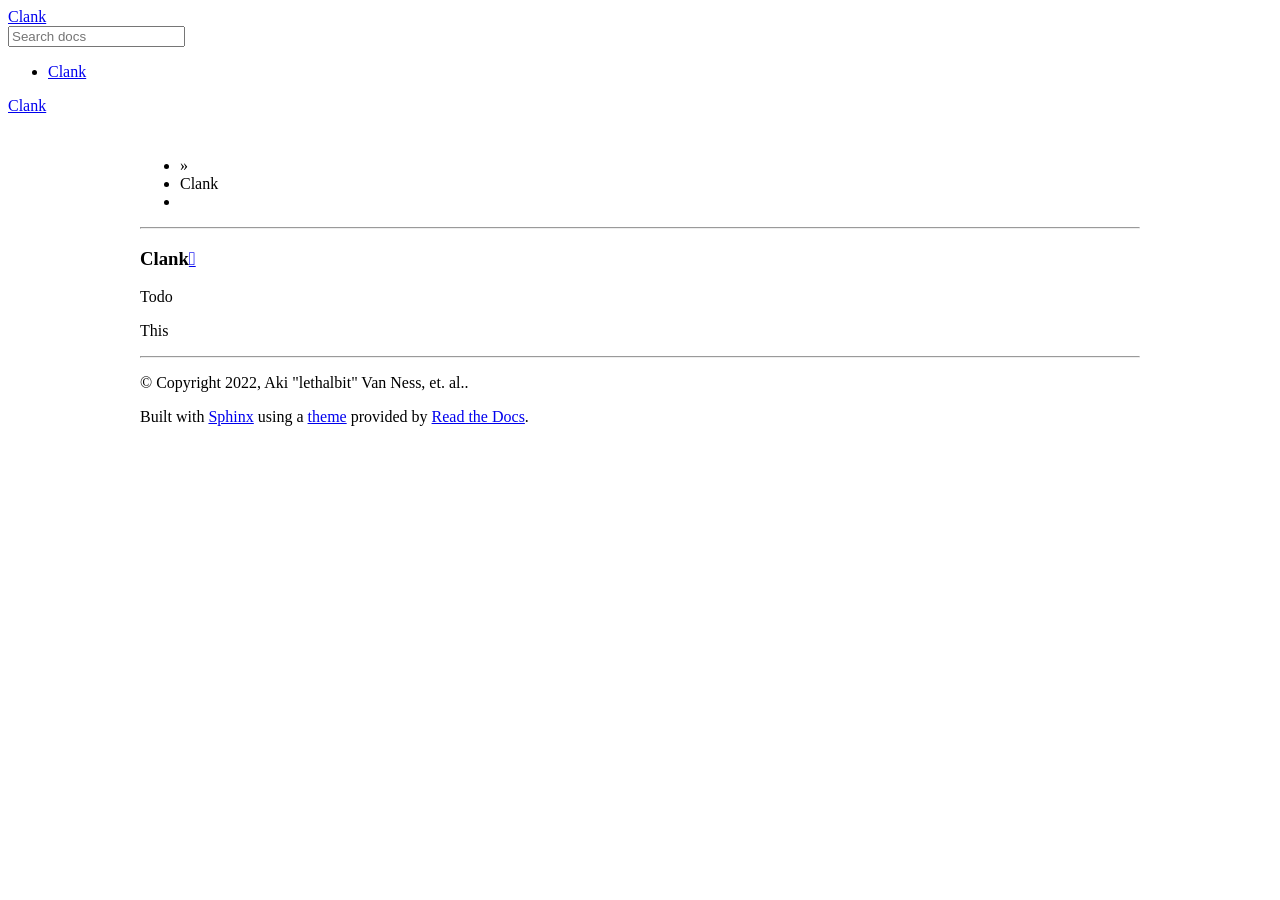
==== index.html @ 9cad67dd "Deploying to gh-pages from  @ addd250467c115885fa444cf3c082998782b8ae1 🚀" ====
<!DOCTYPE html>
<html class="writer-html5" lang="en" >
<head>
  <meta charset="utf-8" /><meta name="generator" content="Docutils 0.17.1: http://docutils.sourceforge.net/" />

  <meta name="viewport" content="width=device-width, initial-scale=1.0" />
  <title>Clank &mdash; Clank 0.0.0 documentation</title>
      <link rel="stylesheet" href="_static/pygments.css" type="text/css" />
      <link rel="stylesheet" href="_static/css/styles.css" type="text/css" />
      <link rel="stylesheet" href="_static/graphviz.css" type="text/css" />
      <link rel="stylesheet" href="_static/platformpicker.css" type="text/css" />
      <link rel="stylesheet" href="_static/css/styles.css" type="text/css" />
  <!--[if lt IE 9]>
    <script src="_static/js/html5shiv.min.js"></script>
  <![endif]-->
  
        <script data-url_root="./" id="documentation_options" src="_static/documentation_options.js"></script>
        <script src="_static/jquery.js"></script>
        <script src="_static/underscore.js"></script>
        <script src="_static/_sphinx_javascript_frameworks_compat.js"></script>
        <script src="_static/doctools.js"></script>
        <script src="_static/platformpicker.js"></script>
        <script>mermaid.initialize({startOnLoad:true});</script>
        <script src="_static/js/mermaid.min.js"></script>
    <script src="_static/js/theme.js"></script>
    <link rel="index" title="Index" href="genindex.html" />
    <link rel="search" title="Search" href="search.html" /> 
</head>

<body class="wy-body-for-nav"> 
  <div class="wy-grid-for-nav">
    <nav data-toggle="wy-nav-shift" class="wy-nav-side">
      <div class="wy-side-scroll">
        <div class="wy-side-nav-search" >
            <a href="#" class="icon icon-home"> Clank
          </a>
<div role="search">
  <form id="rtd-search-form" class="wy-form" action="search.html" method="get">
    <input type="text" name="q" placeholder="Search docs" />
    <input type="hidden" name="check_keywords" value="yes" />
    <input type="hidden" name="area" value="default" />
  </form>
</div>
        </div><div class="wy-menu wy-menu-vertical" data-spy="affix" role="navigation" aria-label="Navigation menu">
              <!-- Local TOC -->
              <div class="local-toc"><ul>
<li><a class="reference internal" href="#">Clank</a></li>
</ul>
</div>
        </div>
      </div>
    </nav>

    <section data-toggle="wy-nav-shift" class="wy-nav-content-wrap"><nav class="wy-nav-top" aria-label="Mobile navigation menu" >
          <i data-toggle="wy-nav-top" class="fa fa-bars"></i>
          <a href="#">Clank</a>
      </nav>

      <div class="wy-nav-content">
        <div class="rst-content style-external-links">
          <div role="navigation" aria-label="Page navigation">
  <ul class="wy-breadcrumbs">
      <li><a href="#" class="icon icon-home"></a> &raquo;</li>
      <li>Clank</li>
      <li class="wy-breadcrumbs-aside">
      </li>
  </ul>
  <hr/>
</div>
          <div role="main" class="document" itemscope="itemscope" itemtype="http://schema.org/Article">
           <div itemprop="articleBody">
             
  <div class="toctree-wrapper compound">
</div>
<section id="clank">
<h1>Clank<a class="headerlink" href="#clank" title="Permalink to this heading"></a></h1>
<div class="admonition-todo admonition" id="id1">
<p class="admonition-title">Todo</p>
<p>This</p>
</div>
</section>


           </div>
          </div>
          <footer>

  <hr/>

  <div role="contentinfo">
    <p>&#169; Copyright 2022, Aki &#34;lethalbit&#34; Van Ness, et. al..</p>
  </div>

  Built with <a href="https://www.sphinx-doc.org/">Sphinx</a> using a
    <a href="https://github.com/readthedocs/sphinx_rtd_theme">theme</a>
    provided by <a href="https://readthedocs.org">Read the Docs</a>.
   

</footer>
        </div>
      </div>
    </section>
  </div>
  <script>
      jQuery(function () {
          SphinxRtdTheme.Navigation.enable(true);
      });
  </script> 

</body>
</html>
---- _static/pygments.css ----
pre { line-height: 125%; }
td.linenos .normal { color: inherit; background-color: transparent; padding-left: 5px; padding-right: 5px; }
span.linenos { color: inherit; background-color: transparent; padding-left: 5px; padding-right: 5px; }
td.linenos .special { color: #000000; background-color: #ffffc0; padding-left: 5px; padding-right: 5px; }
span.linenos.special { color: #000000; background-color: #ffffc0; padding-left: 5px; padding-right: 5px; }
.highlight .hll { background-color: #49483e }
.highlight { background: #272822; color: #f8f8f2 }
.highlight .c { color: #75715e } /* Comment */
.highlight .err { color: #960050; background-color: #1e0010 } /* Error */
.highlight .esc { color: #f8f8f2 } /* Escape */
.highlight .g { color: #f8f8f2 } /* Generic */
.highlight .k { color: #66d9ef } /* Keyword */
.highlight .l { color: #ae81ff } /* Literal */
.highlight .n { color: #f8f8f2 } /* Name */
.highlight .o { color: #f92672 } /* Operator */
.highlight .x { color: #f8f8f2 } /* Other */
.highlight .p { color: #f8f8f2 } /* Punctuation */
.highlight .ch { color: #75715e } /* Comment.Hashbang */
.highlight .cm { color: #75715e } /* Comment.Multiline */
.highlight .cp { color: #75715e } /* Comment.Preproc */
.highlight .cpf { color: #75715e } /* Comment.PreprocFile */
.highlight .c1 { color: #75715e } /* Comment.Single */
.highlight .cs { color: #75715e } /* Comment.Special */
.highlight .gd { color: #f92672 } /* Generic.Deleted */
.highlight .ge { color: #f8f8f2; font-style: italic } /* Generic.Emph */
.highlight .gr { color: #f8f8f2 } /* Generic.Error */
.highlight .gh { color: #f8f8f2 } /* Generic.Heading */
.highlight .gi { color: #a6e22e } /* Generic.Inserted */
.highlight .go { color: #66d9ef } /* Generic.Output */
.highlight .gp { color: #f92672; font-weight: bold } /* Generic.Prompt */
.highlight .gs { color: #f8f8f2; font-weight: bold } /* Generic.Strong */
.highlight .gu { color: #75715e } /* Generic.Subheading */
.highlight .gt { color: #f8f8f2 } /* Generic.Traceback */
.highlight .kc { color: #66d9ef } /* Keyword.Constant */
.highlight .kd { color: #66d9ef } /* Keyword.Declaration */
.highlight .kn { color: #f92672 } /* Keyword.Namespace */
.highlight .kp { color: #66d9ef } /* Keyword.Pseudo */
.highlight .kr { color: #66d9ef } /* Keyword.Reserved */
.highlight .kt { color: #66d9ef } /* Keyword.Type */
.highlight .ld { color: #e6db74 } /* Literal.Date */
.highlight .m { color: #ae81ff } /* Literal.Number */
.highlight .s { color: #e6db74 } /* Literal.String */
.highlight .na { color: #a6e22e } /* Name.Attribute */
.highlight .nb { color: #f8f8f2 } /* Name.Builtin */
.highlight .nc { color: #a6e22e } /* Name.Class */
.highlight .no { color: #66d9ef } /* Name.Constant */
.highlight .nd { color: #a6e22e } /* Name.Decorator */
.highlight .ni { color: #f8f8f2 } /* Name.Entity */
.highlight .ne { color: #a6e22e } /* Name.Exception */
.highlight .nf { color: #a6e22e } /* Name.Function */
.highlight .nl { color: #f8f8f2 } /* Name.Label */
.highlight .nn { color: #f8f8f2 } /* Name.Namespace */
.highlight .nx { color: #a6e22e } /* Name.Other */
.highlight .py { color: #f8f8f2 } /* Name.Property */
.highlight .nt { color: #f92672 } /* Name.Tag */
.highlight .nv { color: #f8f8f2 } /* Name.Variable */
.highlight .ow { color: #f92672 } /* Operator.Word */
.highlight .w { color: #f8f8f2 } /* Text.Whitespace */
.highlight .mb { color: #ae81ff } /* Literal.Number.Bin */
.highlight .mf { color: #ae81ff } /* Literal.Number.Float */
.highlight .mh { color: #ae81ff } /* Literal.Number.Hex */
.highlight .mi { color: #ae81ff } /* Literal.Number.Integer */
.highlight .mo { color: #ae81ff } /* Literal.Number.Oct */
.highlight .sa { color: #e6db74 } /* Literal.String.Affix */
.highlight .sb { color: #e6db74 } /* Literal.String.Backtick */
.highlight .sc { color: #e6db74 } /* Literal.String.Char */
.highlight .dl { color: #e6db74 } /* Literal.String.Delimiter */
.highlight .sd { color: #e6db74 } /* Literal.String.Doc */
.highlight .s2 { color: #e6db74 } /* Literal.String.Double */
.highlight .se { color: #ae81ff } /* Literal.String.Escape */
.highlight .sh { color: #e6db74 } /* Literal.String.Heredoc */
.highlight .si { color: #e6db74 } /* Literal.String.Interpol */
.highlight .sx { color: #e6db74 } /* Literal.String.Other */
.highlight .sr { color: #e6db74 } /* Literal.String.Regex */
.highlight .s1 { color: #e6db74 } /* Literal.String.Single */
.highlight .ss { color: #e6db74 } /* Literal.String.Symbol */
.highlight .bp { color: #f8f8f2 } /* Name.Builtin.Pseudo */
.highlight .fm { color: #a6e22e } /* Name.Function.Magic */
.highlight .vc { color: #f8f8f2 } /* Name.Variable.Class */
.highlight .vg { color: #f8f8f2 } /* Name.Variable.Global */
.highlight .vi { color: #f8f8f2 } /* Name.Variable.Instance */
.highlight .vm { color: #f8f8f2 } /* Name.Variable.Magic */
.highlight .il { color: #ae81ff } /* Literal.Number.Integer.Long */
---- _static/css/styles.css ----
@import 'theme.css';
/* for the Read the Docs theme */
@import url('https://fonts.googleapis.com/css2?family=Overpass+Mono:wght@300;400&display=swap');

div.wy-nav-content {
    padding: 1.618em 3.236em;
    height: 100%;
    max-width: 1000px;
    margin: auto;
}

div.highlight {
    border-radius: 5px;
}

div.admonition {
    border-radius: 0px 0px 5px 5px;
}

p.admonition-title {
    border-radius: 5px 5px 0px 0px;
}

code.literal {
    border-radius: 5px;
}
---- _static/graphviz.css ----
/*
 * graphviz.css
 * ~~~~~~~~~~~~
 *
 * Sphinx stylesheet -- graphviz extension.
 *
 * :copyright: Copyright 2007-2022 by the Sphinx team, see AUTHORS.
 * :license: BSD, see LICENSE for details.
 *
 */

img.graphviz {
    border: 0;
    max-width: 100%;
}

object.graphviz {
    max-width: 100%;
}
---- _static/platformpicker.css ----
.platform-picker {
    margin: 10px 0 20px 0;
}
.platform-selector {
    display:block;
    list-style-type: none;
    margin: 0 0 10px;
    padding: 0;
    line-height: normal;
    overflow: auto;
}
.platform-selector li {
    display: block;
    cursor: pointer;
    font-weight: bold;
    margin: 0 5px 0 0;
    padding: 5px 10px;
    float: left;
    background-color: #999;
    color: #fff;
    -moz-border-radius: 5px;
    -webkit-border-radius: 5px;
    border-radius: 5px;
    -khtml-border-radius: 5px;
}
.rst-content .section .platform-selector,
.rst-content section .platform-selector,
.rst-content .toctree-wrapper .platform-selector,
article .platform-selector {
    line-height: normal;
    margin: -15px 0 10px;
}
.rst-content .section .platform-selector li,
.rst-content section .platform-selector li,
.rst-content section .platform-selector ul li,
.rst-content .toctree-wrapper .platform-selector li,
article .platform-selector li {
    margin-left: 0;
}
.platform-selector li:hover {
    background-color: #777;
}
.platform-selector li.selected {
    background-color: #2980b9;
}
.platform-selector li.selected:hover {
    background-color: #333;
}
.platform-choice {
    clear: both;
}
---- _static/css/styles.css ----
@import 'theme.css';
/* for the Read the Docs theme */
@import url('https://fonts.googleapis.com/css2?family=Overpass+Mono:wght@300;400&display=swap');

div.wy-nav-content {
    padding: 1.618em 3.236em;
    height: 100%;
    max-width: 1000px;
    margin: auto;
}

div.highlight {
    border-radius: 5px;
}

div.admonition {
    border-radius: 0px 0px 5px 5px;
}

p.admonition-title {
    border-radius: 5px 5px 0px 0px;
}

code.literal {
    border-radius: 5px;
}
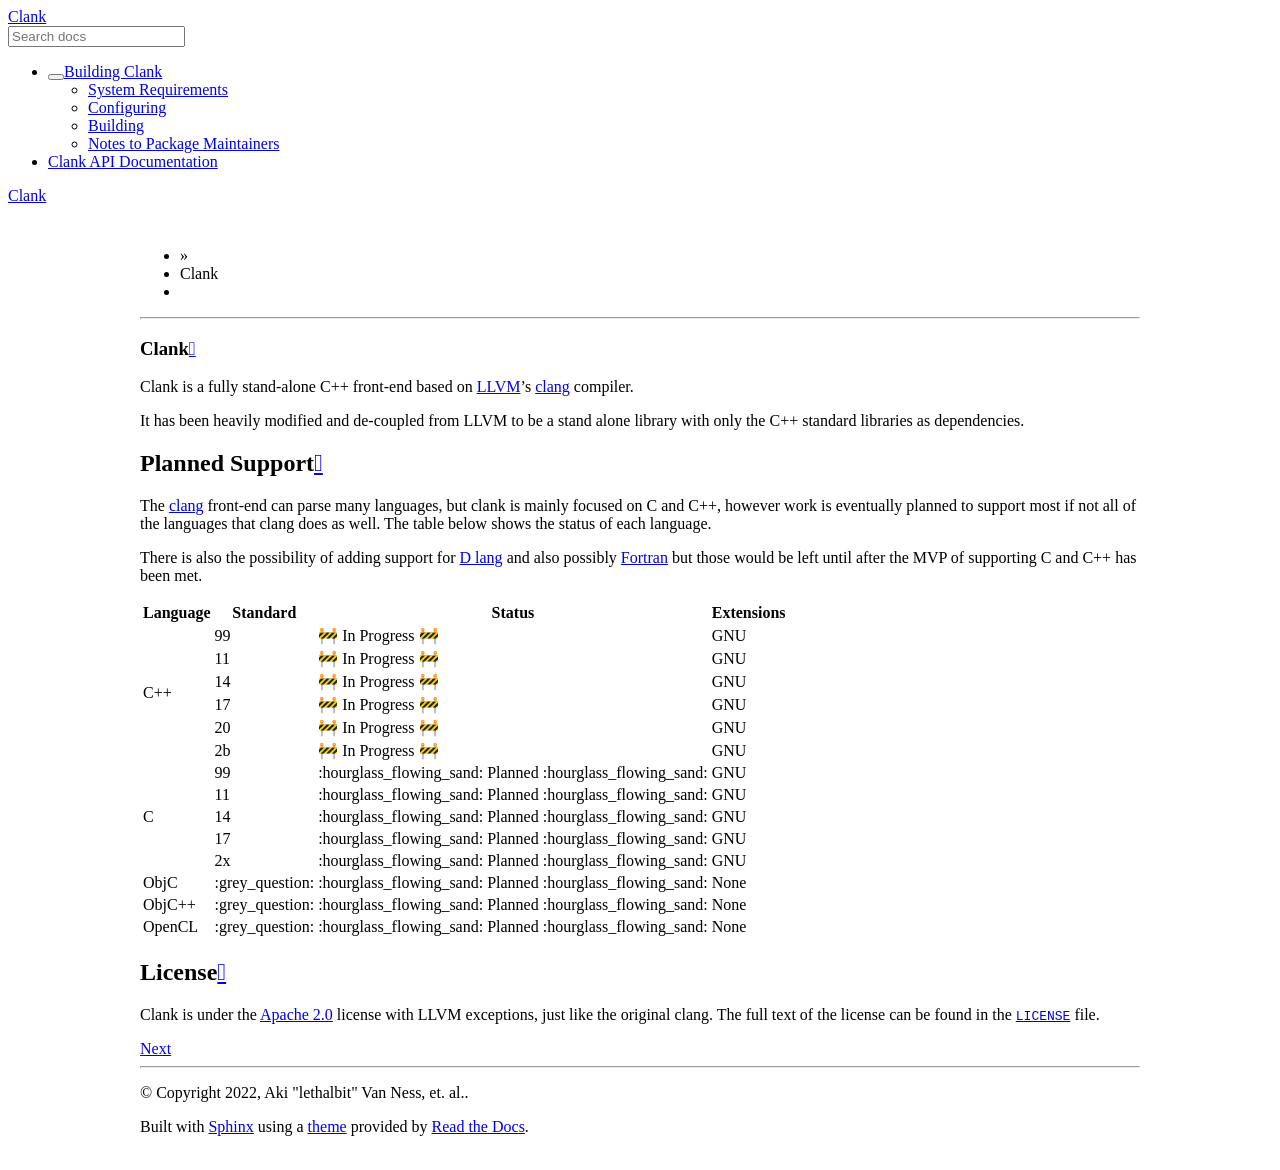
==== commit 7fa8c1d8: "Deploying to gh-pages from  @ ae3d16cf69baaf207182b707c97427459b31b8cd 🚀" ====
--- a/index.html
+++ b/index.html
@@ -10,6 +10,7 @@
       <link rel="stylesheet" href="_static/graphviz.css" type="text/css" />
       <link rel="stylesheet" href="_static/platformpicker.css" type="text/css" />
       <link rel="stylesheet" href="_static/css/styles.css" type="text/css" />
+    <link rel="canonical" href="https://lethalbit.github.io/clank/index.html" />
   <!--[if lt IE 9]>
     <script src="_static/js/html5shiv.min.js"></script>
   <![endif]-->
@@ -24,7 +25,8 @@
         <script src="_static/js/mermaid.min.js"></script>
     <script src="_static/js/theme.js"></script>
     <link rel="index" title="Index" href="genindex.html" />
-    <link rel="search" title="Search" href="search.html" /> 
+    <link rel="search" title="Search" href="search.html" />
+    <link rel="next" title="Building Clank" href="building.html" /> 
 </head>
 
 <body class="wy-body-for-nav"> 
@@ -42,11 +44,17 @@
   </form>
 </div>
         </div><div class="wy-menu wy-menu-vertical" data-spy="affix" role="navigation" aria-label="Navigation menu">
-              <!-- Local TOC -->
-              <div class="local-toc"><ul>
-<li><a class="reference internal" href="#">Clank</a></li>
+              <ul>
+<li class="toctree-l1"><a class="reference internal" href="building.html">Building Clank</a><ul>
+<li class="toctree-l2"><a class="reference internal" href="building.html#system-requirements">System Requirements</a></li>
+<li class="toctree-l2"><a class="reference internal" href="building.html#configuring">Configuring</a></li>
+<li class="toctree-l2"><a class="reference internal" href="building.html#building">Building</a></li>
+<li class="toctree-l2"><a class="reference internal" href="building.html#notes-to-package-maintainers">Notes to Package Maintainers</a></li>
 </ul>
-</div>
+</li>
+<li class="toctree-l1"><a class="reference internal" href="api/index.html">Clank API Documentation</a></li>
+</ul>
+
         </div>
       </div>
     </nav>
@@ -74,16 +82,112 @@
 </div>
 <section id="clank">
 <h1>Clank<a class="headerlink" href="#clank" title="Permalink to this heading"></a></h1>
-<div class="admonition-todo admonition" id="id1">
-<p class="admonition-title">Todo</p>
-<p>This</p>
-</div>
+<p>Clank is a fully stand-alone C++ front-end based on <a class="reference external" href="https://llvm.org/">LLVM</a>’s <a class="reference external" href="https://clang.llvm.org/">clang</a> compiler.</p>
+<p>It has been heavily modified and de-coupled from LLVM to be a stand alone library with only the C++ standard libraries as dependencies.</p>
+<section id="planned-support">
+<h2>Planned Support<a class="headerlink" href="#planned-support" title="Permalink to this heading"></a></h2>
+<p>The <a class="reference external" href="https://clang.llvm.org/">clang</a> front-end can parse many languages, but clank is mainly focused on C and C++, however work is eventually planned to support most if not all of the languages that clang does as well. The table below shows the status of each language.</p>
+<p>There is also the possibility of adding support for <a class="reference external" href="https://github.com/ldc-developers/ldc">D lang</a> and also possibly <a class="reference external" href="https://flang.llvm.org/docs/">Fortran</a> but those would be left until after the MVP of supporting C and C++ has been met.</p>
+<table>
+	<thead>
+		<tr>
+			<th>Language</th>
+			<th>Standard</th>
+			<th>Status</th>
+	  		<th>Extensions</th>
+		</tr>
+	</thead>
+	<tbody>
+	<tr>
+	  <td rowspan="6">C++</td>
+	  <td>99</td>
+	  <td>🚧 In Progress 🚧</td>
+	  <td>GNU</td>
+	</tr>
+	<tr>
+	  <td>11</td>
+	  <td>🚧 In Progress 🚧</td>
+	  <td>GNU</td>
+	</tr>
+	<tr>
+	  <td>14</td>
+	  <td>🚧 In Progress 🚧</td>
+	  <td>GNU</td>
+	</tr>
+	<tr>
+	  <td>17</td>
+	  <td>🚧 In Progress 🚧</td>
+	  <td>GNU</td>
+	</tr>
+	<tr>
+	  <td>20</td>
+	  <td>🚧 In Progress 🚧</td>
+	  <td>GNU</td>
+	</tr>
+	<tr>
+	  <td>2b</td>
+	  <td>🚧 In Progress 🚧</td>
+	  <td>GNU</td>
+	</tr>
+	<tr>
+	  <td rowspan="5">C</td>
+	  <td>99</td>
+	  <td>:hourglass_flowing_sand: Planned :hourglass_flowing_sand:</td>
+	  <td>GNU</td>
+	</tr>
+	<tr>
+	  <td>11</td>
+	  <td>:hourglass_flowing_sand: Planned :hourglass_flowing_sand:</td>
+	  <td>GNU</td>
+	</tr>
+	<tr>
+	  <td>14</td>
+	  <td>:hourglass_flowing_sand: Planned :hourglass_flowing_sand:</td>
+	  <td>GNU</td>
+	</tr>
+	<tr>
+	  <td>17</td>
+	  <td>:hourglass_flowing_sand: Planned :hourglass_flowing_sand:</td>
+	  <td>GNU</td>
+	</tr>
+	<tr>
+	  <td>2x</td>
+	  <td>:hourglass_flowing_sand: Planned :hourglass_flowing_sand:</td>
+	  <td>GNU</td>
+	</tr>
+	<tr>
+	  <td rowspan="1">ObjC</td>
+	  <td>:grey_question:</td>
+	  <td>:hourglass_flowing_sand: Planned :hourglass_flowing_sand:</td>
+	  <td>None</td>
+	</tr>
+	<tr>
+	  <td rowspan="1">ObjC++</td>
+	  <td>:grey_question:</td>
+	  <td>:hourglass_flowing_sand: Planned :hourglass_flowing_sand:</td>
+	  <td>None</td>
+	</tr>
+	<tr>
+	  <td rowspan="1">OpenCL</td>
+	  <td>:grey_question:</td>
+	  <td>:hourglass_flowing_sand: Planned :hourglass_flowing_sand:</td>
+	  <td>None</td>
+	</tr>
+	</tbody>
+</table>
+</section>
+<section id="license">
+<h2>License<a class="headerlink" href="#license" title="Permalink to this heading"></a></h2>
+<p>Clank is under the <a class="reference external" href="https://spdx.org/licenses/Apache-2.0.html">Apache 2.0</a> license with LLVM exceptions, just like the original clang. The full text of the license can be found in the <a class="reference external" href="https://github.com/lethalbit/clank/blob/main/LICENSE"><code class="docutils literal notranslate"><span class="pre">LICENSE</span></code></a> file.</p>
+</section>
 </section>
 
 
            </div>
           </div>
-          <footer>
+          <footer><div class="rst-footer-buttons" role="navigation" aria-label="Footer">
+        <a href="building.html" class="btn btn-neutral float-right" title="Building Clank" accesskey="n" rel="next">Next <span class="fa fa-arrow-circle-right" aria-hidden="true"></span></a>
+    </div>
 
   <hr/>
 
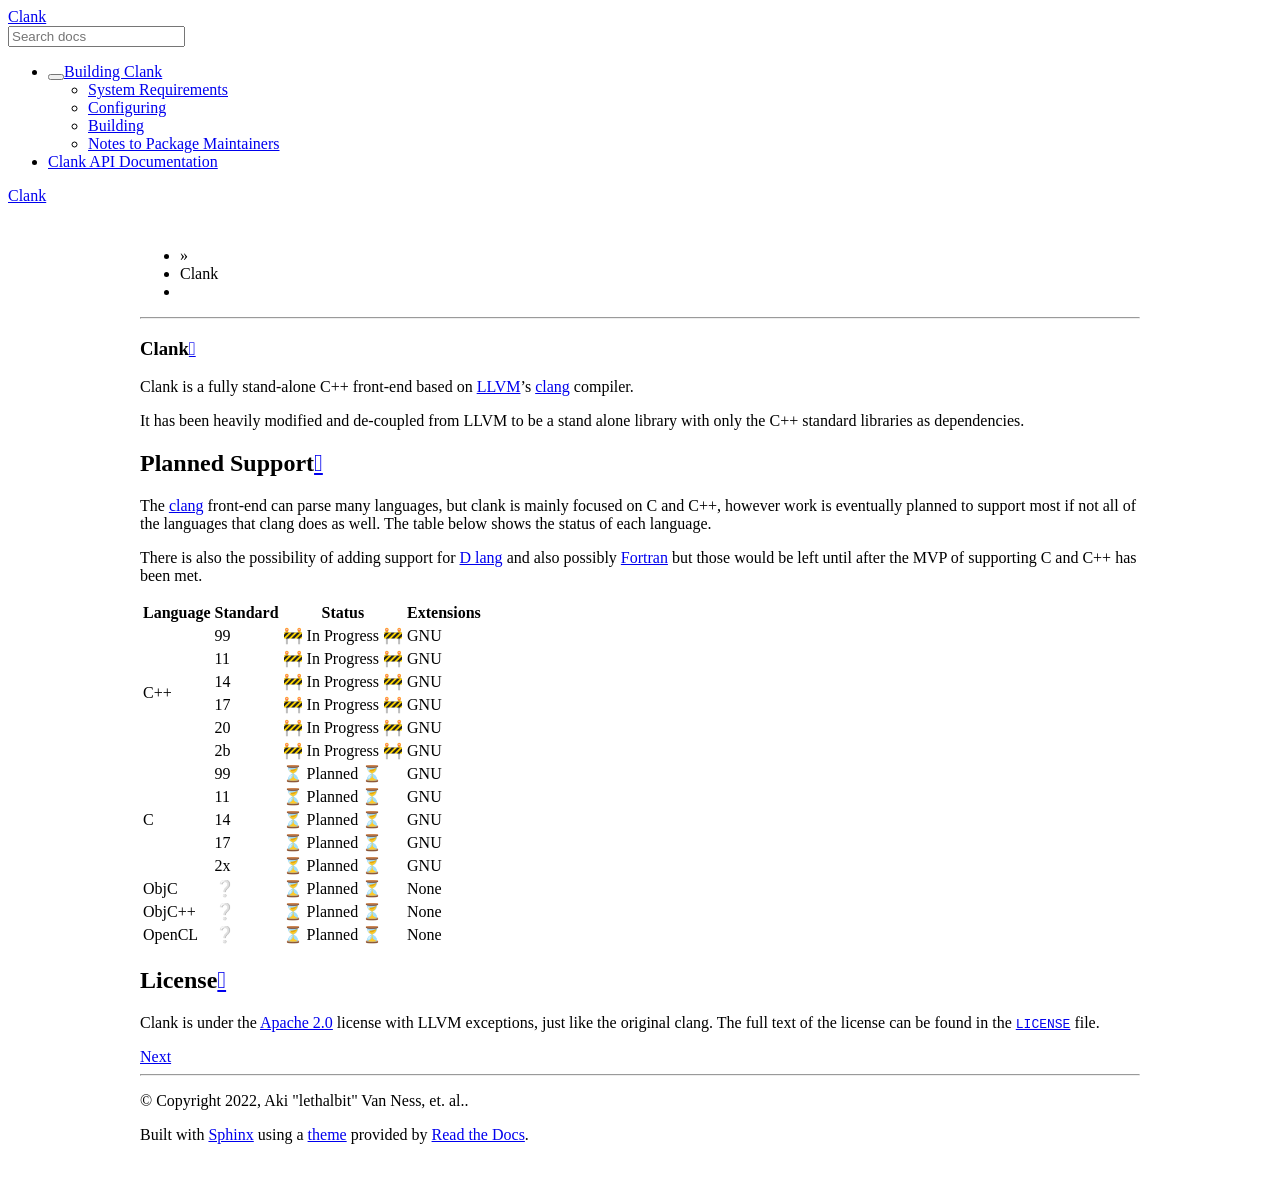
==== commit c9ca81f8: "Deploying to gh-pages from  @ 998b755fba55075ad90f50fdb31ef5ef2e5235c4 🚀" ====
--- a/index.html
+++ b/index.html
@@ -132,45 +132,45 @@
 	<tr>
 	  <td rowspan="5">C</td>
 	  <td>99</td>
-	  <td>:hourglass_flowing_sand: Planned :hourglass_flowing_sand:</td>
+	  <td>⏳ Planned ⏳</td>
 	  <td>GNU</td>
 	</tr>
 	<tr>
 	  <td>11</td>
-	  <td>:hourglass_flowing_sand: Planned :hourglass_flowing_sand:</td>
+	  <td>⏳ Planned ⏳</td>
 	  <td>GNU</td>
 	</tr>
 	<tr>
 	  <td>14</td>
-	  <td>:hourglass_flowing_sand: Planned :hourglass_flowing_sand:</td>
+	  <td>⏳ Planned ⏳</td>
 	  <td>GNU</td>
 	</tr>
 	<tr>
 	  <td>17</td>
-	  <td>:hourglass_flowing_sand: Planned :hourglass_flowing_sand:</td>
+	  <td>⏳ Planned ⏳</td>
 	  <td>GNU</td>
 	</tr>
 	<tr>
 	  <td>2x</td>
-	  <td>:hourglass_flowing_sand: Planned :hourglass_flowing_sand:</td>
+	  <td>⏳ Planned ⏳</td>
 	  <td>GNU</td>
 	</tr>
 	<tr>
 	  <td rowspan="1">ObjC</td>
-	  <td>:grey_question:</td>
-	  <td>:hourglass_flowing_sand: Planned :hourglass_flowing_sand:</td>
+	  <td>❔</td>
+	  <td>⏳ Planned ⏳</td>
 	  <td>None</td>
 	</tr>
 	<tr>
 	  <td rowspan="1">ObjC++</td>
-	  <td>:grey_question:</td>
-	  <td>:hourglass_flowing_sand: Planned :hourglass_flowing_sand:</td>
+	  <td>❔</td>
+	  <td>⏳ Planned ⏳</td>
 	  <td>None</td>
 	</tr>
 	<tr>
 	  <td rowspan="1">OpenCL</td>
-	  <td>:grey_question:</td>
-	  <td>:hourglass_flowing_sand: Planned :hourglass_flowing_sand:</td>
+	  <td>❔</td>
+	  <td>⏳ Planned ⏳</td>
 	  <td>None</td>
 	</tr>
 	</tbody>
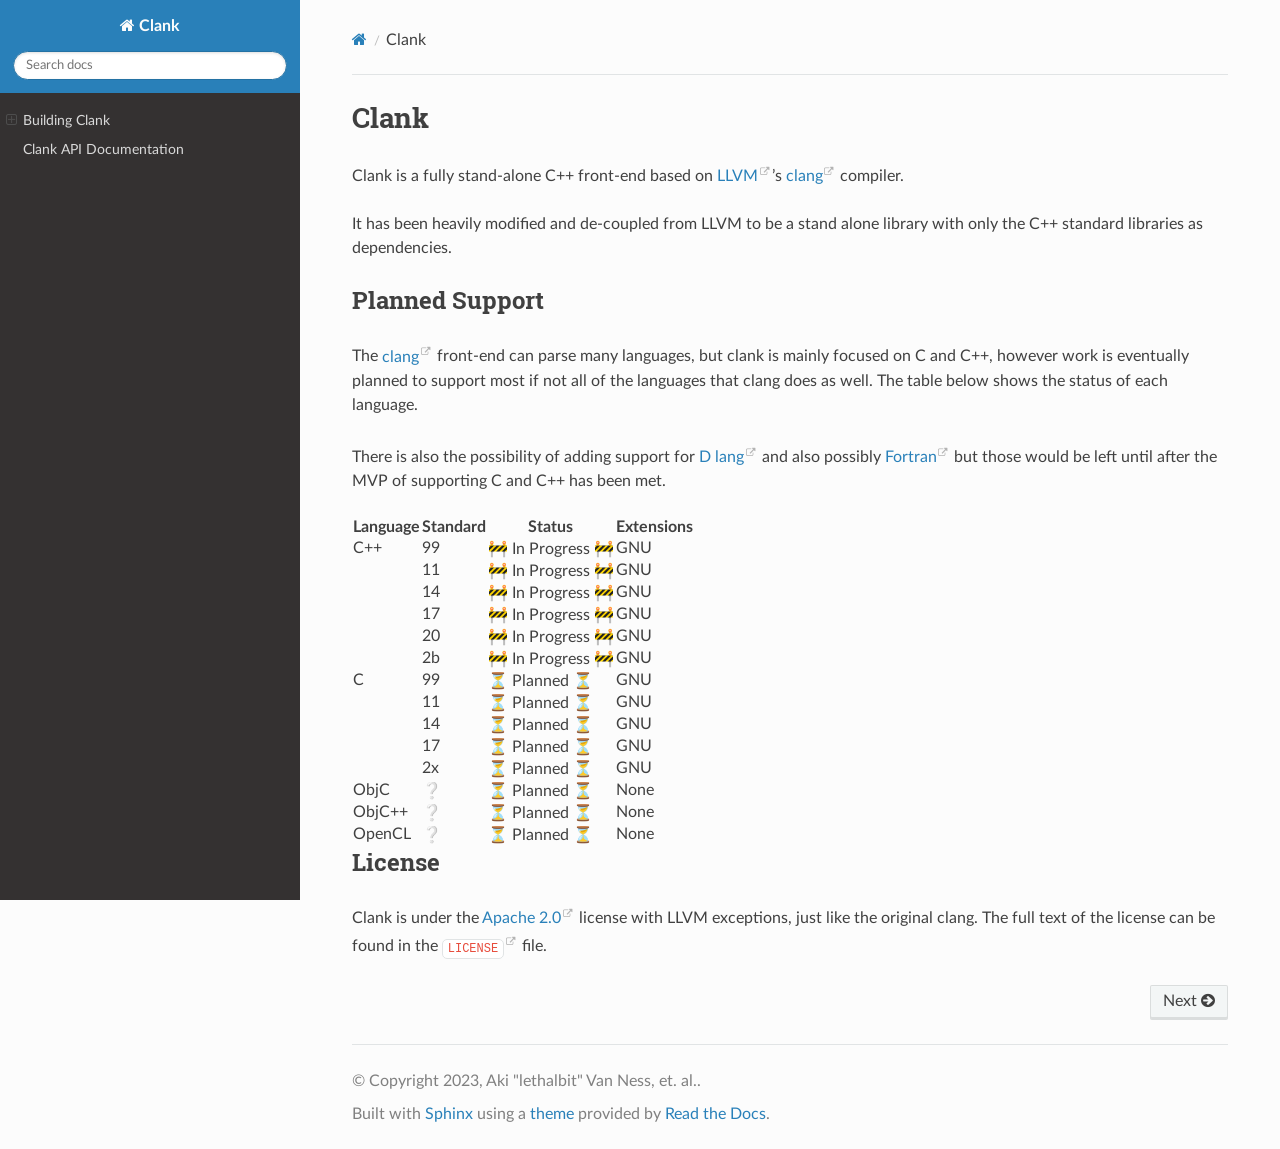
==== commit fe4e2873: "Deploying to gh-pages from  @ 9f1cdcc8923d880b6d804e16194faad3314f4628 🚀" ====
--- a/index.html
+++ b/index.html
@@ -1,7 +1,7 @@
 <!DOCTYPE html>
 <html class="writer-html5" lang="en" >
 <head>
-  <meta charset="utf-8" /><meta name="generator" content="Docutils 0.17.1: http://docutils.sourceforge.net/" />
+  <meta charset="utf-8" /><meta name="generator" content="Docutils 0.18.1: http://docutils.sourceforge.net/" />
 
   <meta name="viewport" content="width=device-width, initial-scale=1.0" />
   <title>Clank &mdash; Clank 0.0.0 documentation</title>
@@ -20,9 +20,10 @@
         <script src="_static/underscore.js"></script>
         <script src="_static/_sphinx_javascript_frameworks_compat.js"></script>
         <script src="_static/doctools.js"></script>
+        <script src="_static/sphinx_highlight.js"></script>
         <script src="_static/platformpicker.js"></script>
+        <script src="_static/js/mermaid.min.js"></script>
         <script>mermaid.initialize({startOnLoad:true});</script>
-        <script src="_static/js/mermaid.min.js"></script>
     <script src="_static/js/theme.js"></script>
     <link rel="index" title="Index" href="genindex.html" />
     <link rel="search" title="Search" href="search.html" />
@@ -34,11 +35,15 @@
     <nav data-toggle="wy-nav-shift" class="wy-nav-side">
       <div class="wy-side-scroll">
         <div class="wy-side-nav-search" >
-            <a href="#" class="icon icon-home"> Clank
+
+          
+          
+          <a href="#" class="icon icon-home">
+            Clank
           </a>
 <div role="search">
   <form id="rtd-search-form" class="wy-form" action="search.html" method="get">
-    <input type="text" name="q" placeholder="Search docs" />
+    <input type="text" name="q" placeholder="Search docs" aria-label="Search docs" />
     <input type="hidden" name="check_keywords" value="yes" />
     <input type="hidden" name="area" value="default" />
   </form>
@@ -68,8 +73,8 @@
         <div class="rst-content style-external-links">
           <div role="navigation" aria-label="Page navigation">
   <ul class="wy-breadcrumbs">
-      <li><a href="#" class="icon icon-home"></a> &raquo;</li>
-      <li>Clank</li>
+      <li><a href="#" class="icon icon-home" aria-label="Home"></a></li>
+      <li class="breadcrumb-item active">Clank</li>
       <li class="wy-breadcrumbs-aside">
       </li>
   </ul>
@@ -192,7 +197,7 @@
   <hr/>
 
   <div role="contentinfo">
-    <p>&#169; Copyright 2022, Aki &#34;lethalbit&#34; Van Ness, et. al..</p>
+    <p>&#169; Copyright 2023, Aki &#34;lethalbit&#34; Van Ness, et. al..</p>
   </div>
 
   Built with <a href="https://www.sphinx-doc.org/">Sphinx</a> using a
--- a/_static/pygments.css
+++ b/_static/pygments.css
@@ -55,6 +55,7 @@
 .highlight .nt { color: #f92672 } /* Name.Tag */
 .highlight .nv { color: #f8f8f2 } /* Name.Variable */
 .highlight .ow { color: #f92672 } /* Operator.Word */
+.highlight .pm { color: #f8f8f2 } /* Punctuation.Marker */
 .highlight .w { color: #f8f8f2 } /* Text.Whitespace */
 .highlight .mb { color: #ae81ff } /* Literal.Number.Bin */
 .highlight .mf { color: #ae81ff } /* Literal.Number.Float */
